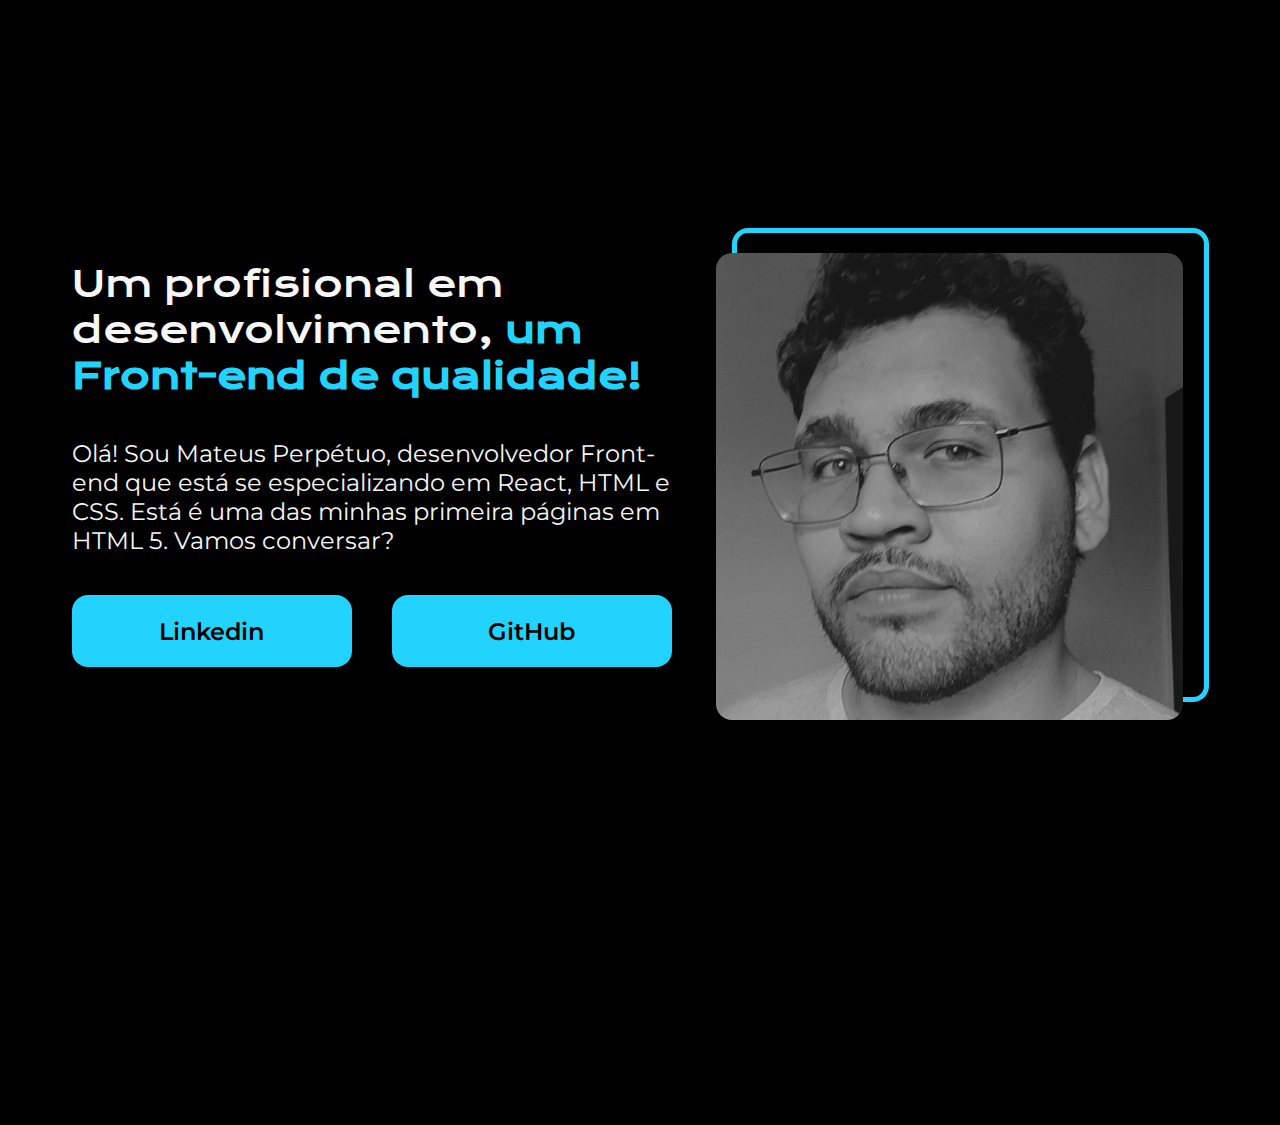
==== index.html @ 230d2048 "Add files via upload" ====
<!DOCTYPE html>
<html lang="pt-br">
<head>
    <meta charset="UTF-8">
    <meta name="viewport" content="width=device-width, initial-scale=1.0">
    <title>Minha apresentação</title>
    <link rel="stylesheet" href="style.css">

</head>
<body>
    <header></header>
    <main class="apresentacao">

        <section class="apresentacao__conteudo">

            <h1 class="apresentacao__conteudo__titulo">Um profisional em desenvolvimento, <strong class="titulo-destaque">
                um Front-end de qualidade!</strong></h1>

            <p class="apresentacao__conteudo__texto">Olá! Sou Mateus Perpétuo, desenvolvedor Front-end que está 
                se especializando em React, HTML e CSS. Está é uma das minhas primeira páginas em HTML 5. Vamos conversar?</p>

            
            <div class="apresentacao__links">
                <a class="apresentacao__links_botao" id="linkedin" href="https://www.linkedin.com/in/mateusperpetuo/">Linkedin</a>
                
                <a class="apresentacao__links_botao" id="github" href="https://github.com/MateusPerpetuo">GitHub</a>
            </div>

        </section>    
        
        <div class="apresentacao__foto">
            <img class="apresentacao__foto__png" src="imgs/perfil_mateus.jpg" alt="Foto do Mateus Perpétuo">
            <div class="apresentacao__foto__enfeite"></div>
        </div>
    </main>
    <footer></footer>
    
</body>
</html>
---- style.css ----
@import url(https://fonts.googleapis.com/css2?family=Krona+One&family=Montserrat:ital,wght@0,100..900;1,100..900&display=swap);

/* Esse bloco está resetando o css padrão que os navegadopres 
   aplicam nos elementos da página toda */
* {
    margin: 0;
    padding: 0;
}

body{
    height: 100vh;   /* vh é unidade de medida para baseado no tamanho da tela nesse caso 100% da tela  */
    box-sizing: border-box; /* para garantir que os elementos filho não saiam de dentro do elemento pai */
    background-color: #000;
    color: #F6F6F6;
}

.titulo-destaque {
    color: #22D4FD;
}

.apresentacao{
    margin: 25vh 50vw;
    display: flex;
    align-items: center;
    justify-content: center;
    gap: 60px;
}

.apresentacao__conteudo{
    width: 615px;
    height: 480px;
    display: flex;
    flex-direction: column;
    gap: 40px;
}

.apresentacao__conteudo__titulo{
    font-size: 36px;
    font-family: "Krona One", sans-serif;
    font-weight: 400;
    font-style: normal;
    text-align: left;
    padding-top: 4vh;

}

.apresentacao__conteudo__texto{
    font-size: 24px;
    font-family: "Montserrat", sans-serif;
    font-optical-sizing: auto;
    font-weight: 400;
    font-style: normal;
}

.apresentacao__links{
    display: flex;
    justify-content: space-between;
    gap: 40px;

}

.apresentacao__links_botao{    
    color: #000;
    background-color: #22D4FD;
    width: 280px;
    height: 79;    
    border-radius: 16px;
    padding: 21.5px 0px;
    text-align: center;
    font-size: 24px;
    font-family: "Montserrat", sans-serif;
    font-weight: 600;    
    text-decoration: none;

}

#linkedin:hover {
    letter-spacing: 2px;
    font-weight: 800;
    transition: 1.2s;
    background-color: #78DCF3;
}

#github:hover{  
    letter-spacing: 2px;
    font-weight: 800;
    transition: 1.2s;
    background-color: #78DCF3;       
}

.apresentacao__foto{
    flex: content;
}

.apresentacao__foto__png{
    position: absolute;
    margin-top: 25px;
    margin-left: -16px;
    max-width: 467px;
    max-height: 532px;
    width: auto;
    height: auto;
    border-radius: 16px;
    filter: grayscale(100);
    transition: .5s; 
}

.apresentacao__foto__png:hover{
    filter: grayscale(0);
    margin-top: -20px;
    margin-left: 20px;
       
}

.apresentacao__foto__enfeite{
    width: 467px;
    height: 464px;
    /* margin-left: 20px; */
    border: 5px solid #22D4FD;
    border-radius: 16px;
}
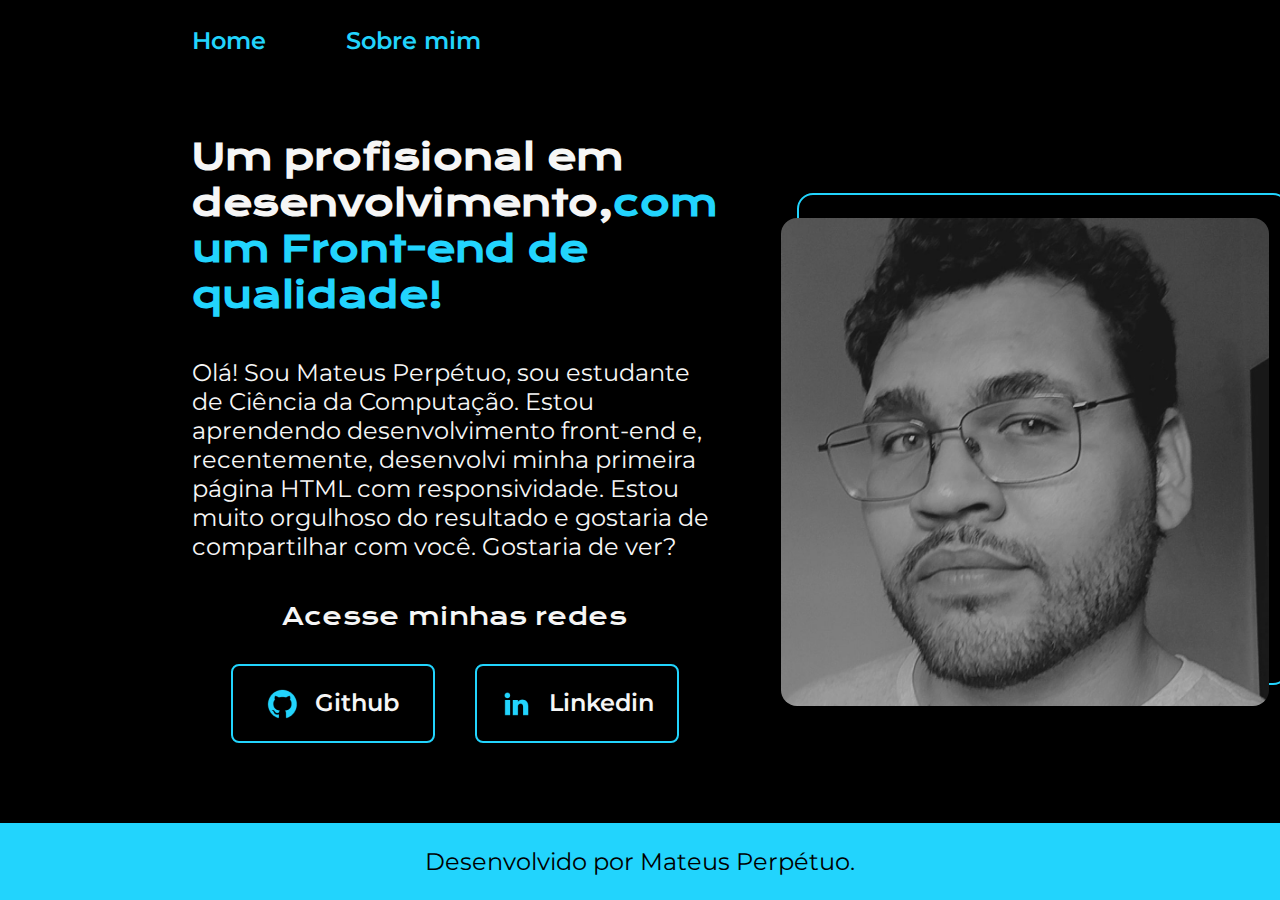
==== commit c9ff7a55: "Add files via upload" ====
--- a/index.html
+++ b/index.html
@@ -1,39 +1,55 @@
 <!DOCTYPE html>
 <html lang="pt-br">
+
 <head>
     <meta charset="UTF-8">
     <meta name="viewport" content="width=device-width, initial-scale=1.0">
     <title>Minha apresentação</title>
-    <link rel="stylesheet" href="style.css">
+    <link rel="stylesheet" href="./styles/style.css">
+</head>
 
-</head>
 <body>
-    <header></header>
+    <header class="cabecalho">
+        <nav class="cabecalho__menu">
+            <a class="cabecalho__menu__link" href="index.html">Home</a>
+            <a class="cabecalho__menu__link" href="about.html">Sobre mim</a>
+        </nav>
+    </header>
+    
     <main class="apresentacao">
+        <section class="apresentacao__conteudo">
+            <h1 class="apresentacao__conteudo__titulo">Um profisional em desenvolvimento,<strong
+                    class="titulo-destaque">com um Front-end de qualidade!</strong></h1>
 
-        <section class="apresentacao__conteudo">
+            <p class="apresentacao__conteudo__texto">Olá! Sou Mateus Perpétuo, sou estudante de Ciência da Computação.
+                Estou aprendendo desenvolvimento front-end e, recentemente, desenvolvi minha primeira página HTML com
+                responsividade. Estou muito orgulhoso do resultado e gostaria de compartilhar com você. Gostaria de
+                ver?</p>
 
-            <h1 class="apresentacao__conteudo__titulo">Um profisional em desenvolvimento, <strong class="titulo-destaque">
-                um Front-end de qualidade!</strong></h1>
+            <div class="apresentacao__links">
 
-            <p class="apresentacao__conteudo__texto">Olá! Sou Mateus Perpétuo, desenvolvedor Front-end que está 
-                se especializando em React, HTML e CSS. Está é uma das minhas primeira páginas em HTML 5. Vamos conversar?</p>
+                <h2 class="apresentacao__links__subtitulo">Acesse minhas redes</h2>
 
-            
-            <div class="apresentacao__links">
-                <a class="apresentacao__links_botao" id="linkedin" href="https://www.linkedin.com/in/mateusperpetuo/">Linkedin</a>
-                
-                <a class="apresentacao__links_botao" id="github" href="https://github.com/MateusPerpetuo">GitHub</a>
+                <div class="apresentacao__links__botoes">
+                    <a class="apresentacao__links__navegacao" href="https://github.com/MateusPerpetuo" target="_blank">
+                        <img src="./imgs/github.png">Github</a>
+                    <a class="apresentacao__links__navegacao" href="https://www.linkedin.com/in/mateusperpetuo/"
+                        target="_blank">
+                        <img src="./imgs/linkedin.png">Linkedin </a>
+                </div>
             </div>
+        </section>
 
-        </section>    
-        
-        <div class="apresentacao__foto">
-            <img class="apresentacao__foto__png" src="imgs/perfil_mateus.jpg" alt="Foto do Mateus Perpétuo">
-            <div class="apresentacao__foto__enfeite"></div>
+        <div class="apresentacao__img__container">
+            <img class="apresentacao__imagem" src="imgs/perfil_mateus.jpg" alt="Foto da Mateus">
+            <div class="img__enfeite"></div>
         </div>
     </main>
-    <footer></footer>
-    
+
+    <footer class="rodape">
+        <p>Desenvolvido por Mateus Perpétuo.</p>
+    </footer>
+
 </body>
+
 </html>--- a/styles/style.css
+++ b/styles/style.css
@@ -0,0 +1,226 @@
+@import url('https://fonts.googleapis.com/css2?family=Krona+One&family=Montserrat:wght@400;600&display=swap');
+
+:root {
+    --cor-primaria: #000000;
+    --cor-secundaria: #F6F6F6;
+    --cor-terciaria: #22D4FD;
+    --cor-hover: #272727;
+
+    --fonte-primaria: 'Krona One', sans-serif;
+    --fonte-secundaria: 'Montserrat', sans-serif;
+}
+*{
+    margin: 0;
+    padding: 0;
+}
+
+body{
+    height: 100vh;
+    width: 100vw;
+    box-sizing: border-box;
+    background-color: var(--cor-primaria);
+    color: var(--cor-secundaria);
+    display: flex;
+    flex-direction: column;
+    justify-content: space-between;
+}
+
+.cabecalho{
+    padding: 2% 0% 0% 15%;
+}
+
+.cabecalho__menu{
+    display: flex;
+    gap: 80px;
+}
+
+.cabecalho__menu a:hover{
+    color: var(--cor-secundaria);
+}
+
+.cabecalho__menu__link{
+    font-family: var(--fonte-secundaria);
+    font-size: 1.5rem;
+    font-weight: 600;
+    color: var(--cor-terciaria);
+    text-decoration: none;
+    transition: .5s;
+}
+
+.apresentacao{
+    padding: 5% 15%;
+    display: flex;
+    align-items: center;
+    justify-content: space-between;
+    gap: 80px;
+}
+
+.apresentacao__conteudo{
+    width: 60%;
+    display: flex;
+    flex-direction: column;
+    gap: 40px;
+    
+}
+
+.apresentacao__conteudo__titulo{
+    font-size: 2.25rem;
+    font-family: var(--fonte-primaria);
+}
+
+.titulo-destaque{
+    color: var(--cor-terciaria);
+}
+
+.apresentacao__conteudo__texto{
+    font-size: 1.5rem;
+    font-family: var(--fonte-secundaria);
+}
+
+.apresentacao__links{
+    display: flex;
+    flex-direction: column;
+    justify-content: space-between;
+    align-items: center;
+    gap: 32px;
+}
+
+.apresentacao__links__subtitulo{
+    font-family: var(--fonte-primaria);
+    font-weight: 400;
+    font-size: 1.5rem;
+}
+
+.apresentacao__links__botoes{
+    display: flex;
+    justify-content: space-between;
+    gap: 40px;
+}
+
+.apresentacao__links__navegacao{
+    display: flex;
+    justify-content: center;
+    gap: 16px;
+    border: 2px solid var(--cor-terciaria);
+    max-width: 290px;
+    min-width: 200px;
+    width: auto;
+    text-align: center;
+    border-radius: 8px;
+    font-size: 1.5rem;
+    font-weight: 600;
+    padding: 21.5px 0;
+    text-decoration: none;
+    color: var(--cor-secundaria);
+    font-family: var(--fonte-secundaria);
+    transition: .7s;
+}
+
+.apresentacao__links__navegacao:hover{
+    background-color: var(--cor-hover);
+    letter-spacing: 2px;
+}
+
+.apresentacao__img__container{
+    max-width: 50%;
+    width: 488px;
+    flex: content;
+    
+}
+
+.apresentacao__imagem {
+    position: absolute;
+    max-width:  488px;
+    width:auto; 
+    border-radius: 16px;
+    margin-top: 25px;
+    margin-left: -16px;
+    filter: grayscale(100);
+    transition: 1s;
+}
+
+.apresentacao__imagem:hover{
+    filter: grayscale(0);
+    margin-top: -20px;
+    margin-left: 20px;
+}
+
+.img__enfeite{
+    width: 488px;
+    height: 488px;
+    fill: none;
+    border: 2px solid var(--cor-terciaria);
+    border-radius: 16px;
+}
+
+.rodape{
+    color: var(--cor-primaria);
+    background-color: var(--cor-terciaria);
+    padding: 24px;
+    text-align: center;
+    font-family: var(--fonte-secundaria);
+    font-size: 1.5rem;
+    font-weight: 400;
+}
+
+
+@media (max-width: 1250px){
+
+    .cabecalho {
+        padding: 10%;
+    }
+
+    .cabecalho__menu{
+        justify-content: center;
+    }
+
+    .apresentacao{
+        flex-direction: column-reverse;
+        padding: 5%;
+    }
+
+    .apresentacao__conteudo{
+        padding: 5%;
+        max-width: 90vw;
+        width: auto;
+    }
+    
+    .apresentacao__links__botoes{
+        flex-direction: column;
+    }
+
+    .apresentacao__links__navegacao{
+        max-width: 90vw;
+        min-width: 90vw;
+        width: auto;
+    }
+
+    .apresentacao__links__navegacao:hover{
+        letter-spacing: 4px;
+    }
+    
+    .apresentacao__img__container{
+        max-width: 60vw;
+        width: auto;
+    }
+
+    .apresentacao__imagem {
+        max-width: 542px;
+        min-width: 300px;
+        width: 60%;
+        padding: 0%;
+    }
+
+    .img__enfeite{
+        max-width: 542px;
+        min-width: 300px;
+        max-height: 542px;
+        min-height: 300px;
+        width: 60vw;
+        height: 60vw;
+        fill: none;
+        border: 2px solid var(--cor-terciaria);
+        border-radius: 16px;
+    }
+    
+}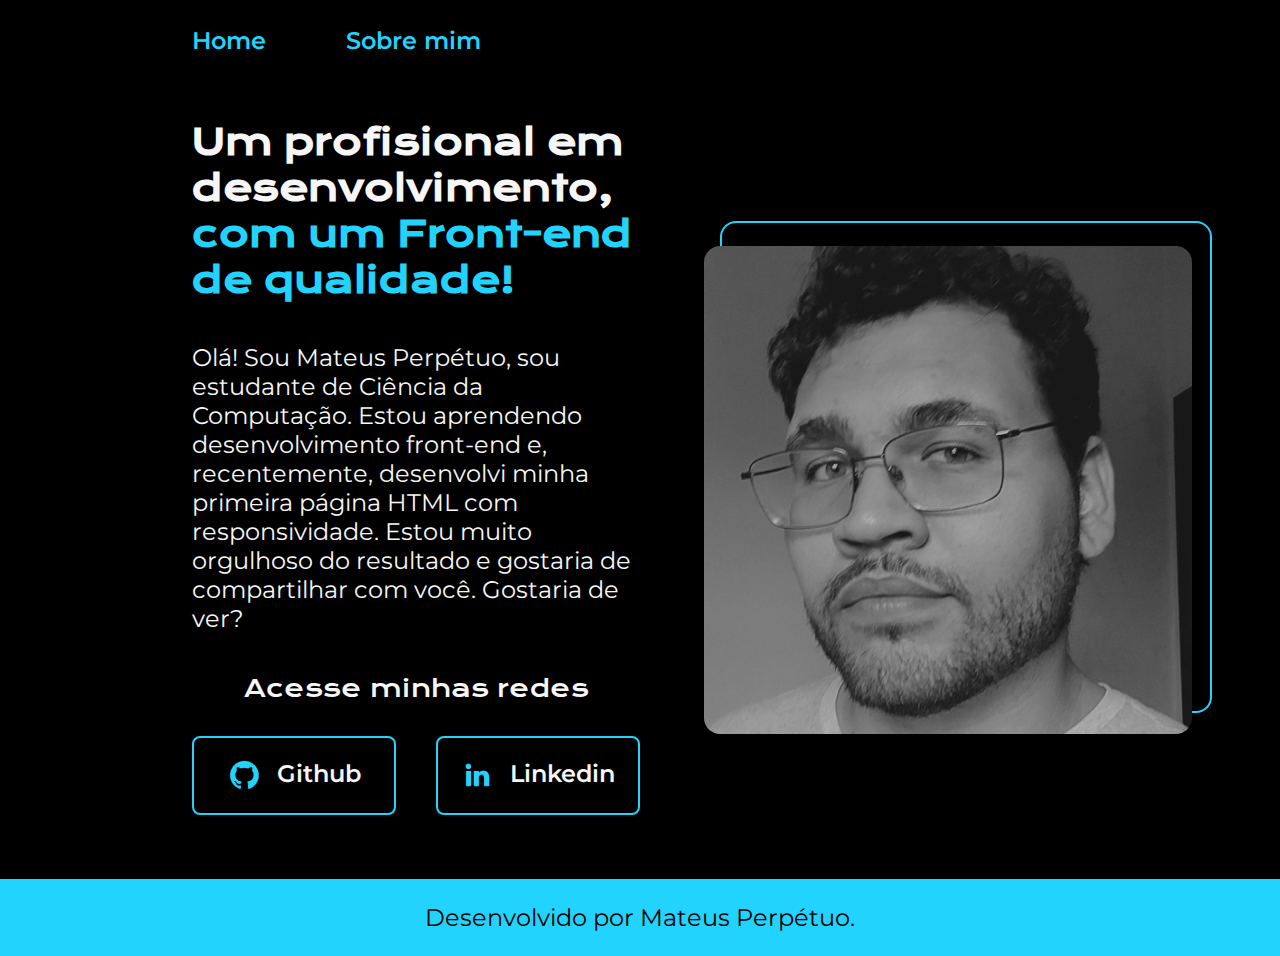
==== commit 8d80d2db: "Update index.html" ====
--- a/index.html
+++ b/index.html
@@ -18,7 +18,7 @@
     
     <main class="apresentacao">
         <section class="apresentacao__conteudo">
-            <h1 class="apresentacao__conteudo__titulo">Um profisional em desenvolvimento,<strong
+            <h1 class="apresentacao__conteudo__titulo">Um profisional em desenvolvimento, <strong
                     class="titulo-destaque">com um Front-end de qualidade!</strong></h1>
 
             <p class="apresentacao__conteudo__texto">Olá! Sou Mateus Perpétuo, sou estudante de Ciência da Computação.
@@ -52,4 +52,4 @@
 
 </body>
 
-</html>+</html>
